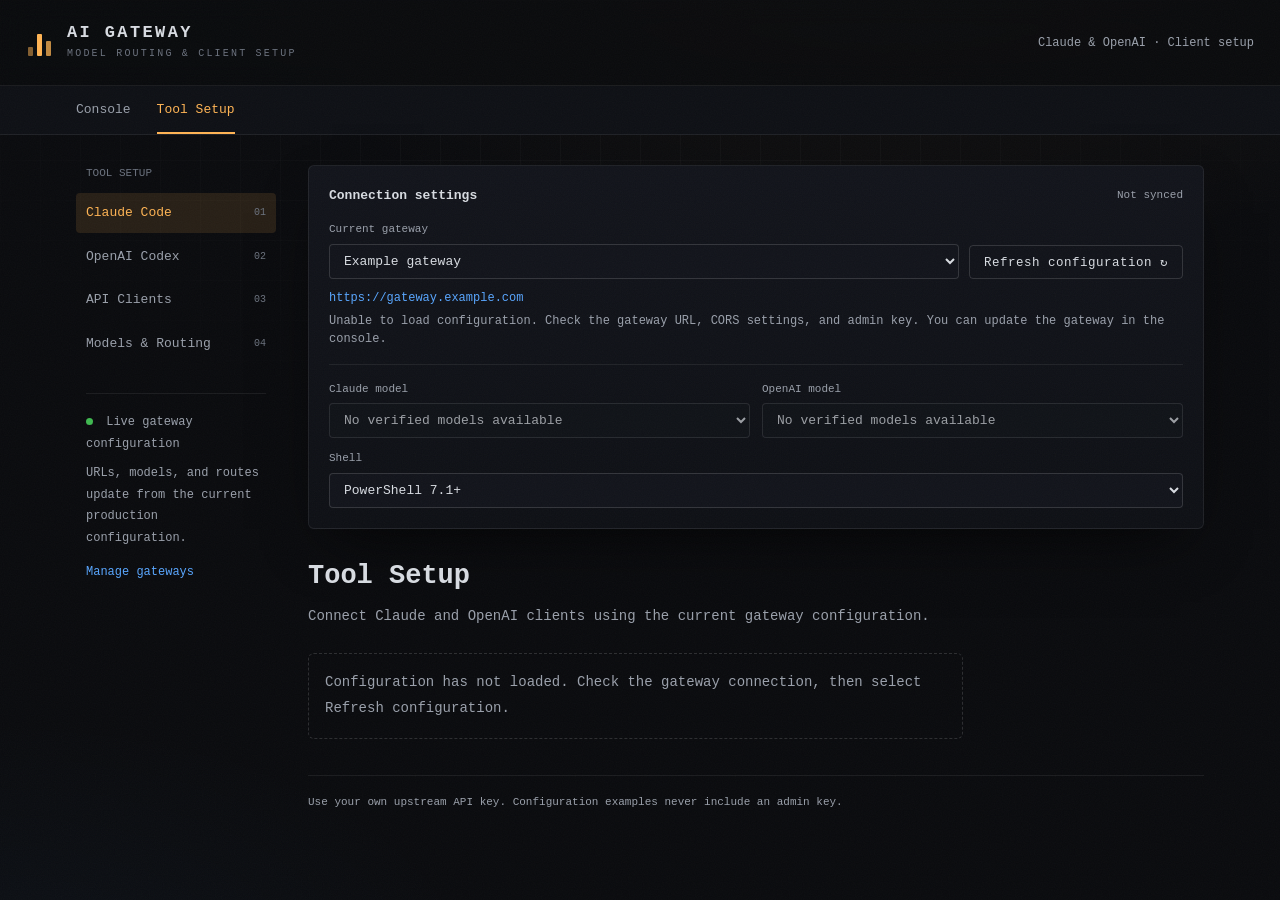
==== tool-setup.html @ 93c1cbc1 "feat: add dynamic English tool setup documentation" ====
<!DOCTYPE html>
<html lang="en">
<head>
  <meta charset="UTF-8" />
  <meta name="viewport" content="width=device-width, initial-scale=1.0" />
  <title>AI Gateway · Tool Setup</title>
  <link rel="stylesheet" href="styles.css" />
  <link rel="stylesheet" href="tool-setup.css" />
</head>
<body class="docs-page">
  <div class="grain" aria-hidden="true"></div>
  <header class="topbar">
    <a class="brand" href="index.html" aria-label="AI Gateway Console">
      <div class="brand-mark" aria-hidden="true">
        <span class="mark-dot"></span><span class="mark-dot"></span><span class="mark-dot"></span>
      </div>
      <div class="brand-text">
        <span class="brand-title">AI&nbsp;GATEWAY</span>
        <span class="brand-sub">MODEL ROUTING &amp; CLIENT SETUP</span>
      </div>
    </a>
    <span class="page-context">Claude &amp; OpenAI · Client setup</span>
  </header>
  <nav class="site-nav" aria-label="Main navigation">
    <div class="site-nav-links">
      <a href="index.html">Console</a>
      <a href="tool-setup.html" aria-current="page">Tool Setup</a>
    </div>
  </nav>
  <div class="layout">
    <aside class="sidebar">
      <p class="nav-label">TOOL SETUP</p>
      <nav id="doc-nav" aria-label="Documentation sections">
        <a href="#claude-code">Claude Code <span>01</span></a>
        <a href="#codex">OpenAI Codex <span>02</span></a>
        <a href="#api">API Clients <span>03</span></a>
        <a href="#models">Models &amp; Routing <span>04</span></a>
      </nav>
      <div class="sidebar-note"><span class="live-dot" aria-hidden="true"></span> Live gateway configuration<p>URLs, models, and routes update from the current production configuration.</p><a href="index.html">Manage gateways</a></div>
    </aside>
    <main>
      <section class="connection panel" aria-labelledby="connection-title">
        <div class="connection-top"><h2 id="connection-title">Connection settings</h2><span id="sync-time">Not synced</span></div>
        <div class="connection-controls"><label>Current gateway<select id="docs-gateway"></select></label><button type="button" id="docs-refresh" class="btn btn-ghost">Refresh configuration <span aria-hidden="true">↻</span></button></div>
        <p id="gateway-url" class="gateway-url"></p>
        <p id="docs-status" role="status" aria-live="polite">Loading configuration…</p>
        <p id="docs-warning" class="notice" hidden></p>
        <div class="preferences">
          <label>Claude model<select id="claude-model" disabled></select></label>
          <label>OpenAI model<select id="openai-model" disabled></select></label>
          <label>Shell<select id="docs-shell"><option value="powershell">PowerShell 7.1+</option><option value="bash">Bash</option><option value="zsh">Zsh</option></select></label>
        </div>
      </section>
      <article id="doc-content" aria-busy="true"></article>
      <footer>Use your own upstream API key. Configuration examples never include an admin key.</footer>
    </main>
  </div>
  <div id="copy-status" class="copy-status" role="status" aria-live="polite"></div>
  <script type="module" src="tool-setup.js"></script>
</body>
</html>
---- styles.css ----
/* ═══════════════════════════════════════════════════════════
   AI GATEWAY · RUNTIME MAPPING CONSOLE
   Dark industrial control-panel theme · zero-dependency
   ═══════════════════════════════════════════════════════════ */

:root {
  color-scheme: dark;
  /* palette */
  --bg:            #0a0b0e;
  --bg-elev:       #0e1015;
  --panel:         #12141b;
  --panel-2:       #171a23;
  --panel-3:       #1d212c;
  --border:        rgba(255, 255, 255, 0.07);
  --border-strong: rgba(255, 255, 255, 0.14);

  --text:      #d8dce2;
  --text-dim:  #9aa0ab;
  --muted:     #6b727e;

  --amber:      #ffb454;
  --amber-deep: #f59e0b;
  --amber-dim:  rgba(255, 180, 84, 0.12);
  --green:      #3fb950;
  --green-dim:  rgba(63, 185, 80, 0.14);
  --red:        #f85149;
  --red-dim:    rgba(248, 81, 73, 0.14);
  --blue:       #58a6ff;

  /* type */
  --mono: "JetBrains Mono", "Cascadia Code", "IBM Plex Mono", "SF Mono",
          Consolas, "Liberation Mono", Menlo, monospace;

  --radius: 6px;
  --radius-sm: 4px;
  --gap: 20px;

  --shadow: 0 24px 60px -24px rgba(0, 0, 0, 0.9);
}

* { box-sizing: border-box; }

html, body {
  margin: 0;
  padding: 0;
  height: 100%;
}

body {
  background: var(--bg);
  color: var(--text);
  font-family: var(--mono);
  font-size: 14px;
  line-height: 1.5;
  -webkit-font-smoothing: antialiased;
  text-rendering: optimizeLegibility;
  overflow-x: hidden;
}

/* ── atmosphere: grid + grain ─────────────────────────────── */
body::before {
  content: "";
  position: fixed;
  inset: 0;
  z-index: -2;
  background:
    radial-gradient(1200px 600px at 70% -10%, rgba(255, 180, 84, 0.05), transparent 60%),
    radial-gradient(900px 500px at 0% 110%, rgba(88, 166, 255, 0.04), transparent 55%),
    var(--bg);
}

body::after {
  content: "";
  position: fixed;
  inset: 0;
  z-index: -1;
  pointer-events: none;
  background-image:
    linear-gradient(rgba(255, 255, 255, 0.022) 1px, transparent 1px),
    linear-gradient(90deg, rgba(255, 255, 255, 0.022) 1px, transparent 1px);
  background-size: 40px 40px;
  mask-image: radial-gradient(ellipse 90% 70% at 50% 0%, #000 30%, transparent 80%);
}

.grain {
  position: fixed;
  inset: 0;
  z-index: 100;
  pointer-events: none;
  opacity: 0.035;
  background-image: url("data:image/svg+xml,%3Csvg xmlns='http://www.w3.org/2000/svg' width='160' height='160'%3E%3Cfilter id='n'%3E%3CfeTurbulence type='fractalNoise' baseFrequency='0.85' numOctaves='2' stitchTiles='stitch'/%3E%3C/filter%3E%3Crect width='100%25' height='100%25' filter='url(%23n)'/%3E%3C/svg%3E");
}

/* ══════════════ TOP BAR ══════════════ */
.topbar {
  min-height: 86px;
  position: sticky;
  top: 0;
  z-index: 20;
  display: flex;
  align-items: center;
  justify-content: space-between;
  gap: var(--gap);
  padding: 14px 26px;
  background: rgba(10, 11, 14, 0.82);
  backdrop-filter: blur(12px);
  border-bottom: 1px solid var(--border);
}

.brand { display: flex; align-items: center; gap: 14px; color: var(--text); text-decoration: none; }
.brand-text { display: flex; flex-direction: column; gap: 3px; }
.page-context { font-size: 12px; color: var(--text-dim); }

/* Page navigation is separate from gateway-specific actions. */
.site-nav {
  background: var(--bg-elev);
  border-bottom: 1px solid var(--border);
}
.site-nav-links {
  display: flex;
  gap: 26px;
  max-width: 1180px;
  margin: 0 auto;
  padding: 0 26px;
}
.site-nav a {
  display: block;
  padding: 14px 0 12px;
  border-bottom: 2px solid transparent;
  color: var(--text-dim);
  font-size: 13px;
  text-decoration: none;
}
.site-nav a:hover { color: var(--text); }
.site-nav a[aria-current="page"] { color: var(--amber); border-bottom-color: var(--amber); }
.site-nav a:focus-visible, .brand:focus-visible { outline: 2px solid var(--amber); outline-offset: 4px; }

.brand-mark {
  display: grid;
  grid-template-columns: repeat(3, 5px);
  gap: 4px;
  align-items: end;
  height: 26px;
  padding: 0 2px;
}
.mark-dot {
  width: 5px;
  height: 5px;
  border-radius: 1px;
  background: var(--amber);
}
.mark-dot:nth-child(1) { height: 9px; opacity: 0.5; }
.mark-dot:nth-child(2) { height: 22px; }
.mark-dot:nth-child(3) { height: 15px; opacity: 0.75; }

.brand-title {
  margin: 0;
  font-size: 17px;
  font-weight: 700;
  letter-spacing: 0.14em;
  line-height: 1.1;
}
.brand-sub {
  font-size: 10px;
  letter-spacing: 0.22em;
  color: var(--muted);
}

.topbar-right { display: flex; align-items: center; gap: 18px; flex-wrap: wrap; }

.gw-field { display: flex; flex-direction: column; gap: 5px; }
.gw-control { display: flex; gap: 8px; }

.field-label {
  font-size: 10px;
  letter-spacing: 0.18em;
  color: var(--muted);
  text-transform: uppercase;
}
.req { color: var(--amber); }

select, input {
  font-family: var(--mono);
  font-size: 13px;
  color: var(--text);
  background: var(--panel);
  border: 1px solid var(--border-strong);
  border-radius: var(--radius-sm);
  padding: 8px 10px;
  outline: none;
  transition: border-color 0.15s ease, box-shadow 0.15s ease, background 0.15s ease;
}
select:hover, input:hover { border-color: rgba(255, 255, 255, 0.24); }
select:focus, input:focus {
  border-color: var(--amber);
  box-shadow: 0 0 0 3px var(--amber-dim);
}
input::placeholder { color: var(--muted); }

#gateway-select { min-width: 180px; cursor: pointer; }

/* ── buttons ── */
.btn {
  font-family: var(--mono);
  font-size: 12.5px;
  letter-spacing: 0.04em;
  padding: 8px 14px;
  border-radius: var(--radius-sm);
  border: 1px solid var(--border-strong);
  background: var(--panel-2);
  color: var(--text);
  cursor: pointer;
  white-space: nowrap;
  transition: transform 0.08s ease, background 0.15s ease, border-color 0.15s ease, color 0.15s ease;
}
.btn:hover { border-color: rgba(255, 255, 255, 0.3); background: var(--panel-3); }
.btn:active { transform: translateY(1px); }
.btn:disabled { opacity: 0.4; cursor: not-allowed; }

.btn-primary {
  background: var(--amber);
  border-color: var(--amber);
  color: #1a1206;
  font-weight: 600;
}
.btn-primary:hover { background: #ffc273; border-color: #ffc273; }

.btn-ghost { background: transparent; }

.btn-danger {
  background: var(--red);
  border-color: var(--red);
  color: #fff;
  font-weight: 600;
}
.btn-danger:hover { background: #ff6a63; border-color: #ff6a63; }

.btn-danger-ghost {
  background: transparent;
  color: var(--red);
  border-color: rgba(248, 81, 73, 0.35);
}
.btn-danger-ghost:hover { background: var(--red-dim); border-color: var(--red); }

/* ── health LED ── */
.health {
  display: flex;
  align-items: center;
  gap: 10px;
  padding: 7px 13px;
  border: 1px solid var(--border);
  border-radius: var(--radius-sm);
  background: var(--bg-elev);
  cursor: pointer;
  transition: border-color 0.15s ease, background 0.15s ease;
}
.health:hover { border-color: var(--amber); background: var(--panel); }
.health-meta { display: flex; flex-direction: column; line-height: 1.25; }
.health-label { font-size: 9px; letter-spacing: 0.18em; color: var(--muted); }
.health-text { font-size: 12px; color: var(--text-dim); }
.health-chevron { color: var(--muted); font-size: 10px; margin-left: 2px; transition: color 0.15s ease; }
.health:hover .health-chevron { color: var(--amber); }

.led {
  width: 9px;
  height: 9px;
  border-radius: 50%;
  background: var(--muted);
  box-shadow: 0 0 0 0 rgba(0, 0, 0, 0);
  flex: 0 0 auto;
}
.led-idle { background: var(--muted); }
.led-ok {
  background: var(--green);
  box-shadow: 0 0 10px 0 var(--green);
}
.led-bad {
  background: var(--red);
  box-shadow: 0 0 10px 0 var(--red);
  animation: ledPulse 1.2s ease-in-out infinite;
}
@keyframes ledPulse { 50% { opacity: 0.35; } }

/* ══════════════ MAIN PANEL ══════════════ */
.wrap {
  max-width: 1180px;
  margin: 0 auto;
  padding: 30px 26px 60px;
  animation: fadeUp 0.5s ease both;
}

.panel {
  background: linear-gradient(180deg, var(--panel), var(--bg-elev));
  border: 1px solid var(--border);
  border-radius: var(--radius);
  box-shadow: var(--shadow);
  overflow: hidden;
}

.panel-head {
  display: flex;
  align-items: center;
  justify-content: space-between;
  gap: 16px;
  padding: 18px 22px;
  border-bottom: 1px solid var(--border);
}
.panel-title { display: flex; align-items: baseline; gap: 14px; flex-wrap: wrap; }
.panel-title h2 { margin: 0; font-size: 15px; font-weight: 600; letter-spacing: 0.06em; }
.panel-hint { font-size: 10px; letter-spacing: 0.14em; color: var(--muted); }
.panel-actions { display: flex; gap: 10px; }

/* ── classifier ── */
.classifier-panel { margin-top: 20px; }
.model-discovery-panel { margin-top: 20px; }
.classifier-body { padding: 20px 22px; }
.classifier-status { display: inline-flex; align-items: center; gap: 9px; font-size: 11px; letter-spacing: 0.14em; }
.classifier-status.enabled { color: var(--green); }
.classifier-status.disabled { color: var(--muted); }
.classifier-grid { display: grid; grid-template-columns: repeat(4, minmax(0, 1fr)); gap: 16px; margin-top: 18px; }
.classifier-item { min-width: 0; }
.classifier-value { margin-top: 6px; color: var(--text); overflow-wrap: anywhere; }
.classifier-item:nth-child(2) .classifier-value { color: var(--blue); }
.classifier-note, .classifier-loading, .classifier-error { margin: 18px 0 0; color: var(--muted); font-size: 12px; }
.classifier-error { color: var(--red); }

/* ── table ── */
.table-wrap { position: relative; }
.rules-table { width: 100%; border-collapse: collapse; }

.rules-table thead th {
  position: sticky;
  top: 0;
  text-align: left;
  font-size: 10px;
  letter-spacing: 0.18em;
  color: var(--muted);
  font-weight: 500;
  padding: 11px 16px;
  background: var(--bg-elev);
  border-bottom: 1px solid var(--border);
}
.rules-table tbody td {
  padding: 13px 16px;
  border-bottom: 1px solid var(--border);
  vertical-align: middle;
}
.rules-table tbody tr:last-child td { border-bottom: none; }

.rules-table tbody tr {
  animation: fadeUp 0.35s ease both;
  transition: background 0.12s ease;
}
.rules-table tbody tr:hover { background: rgba(255, 255, 255, 0.025); }

.col-idx { width: 46px; color: var(--muted); }
.col-actions { width: 210px; text-align: right; }
.col-backend { width: 150px; color: var(--amber); }
.col-proxy { width: 180px; }

.cell-prefix {
  font-weight: 600;
  color: var(--text);
  letter-spacing: 0.02em;
}
.cell-target { color: var(--blue); }
.cell-mono { font-family: var(--mono); font-size: 13px; }

.proxy-none { color: var(--muted); }

.badge {
  display: inline-block;
  font-size: 10px;
  letter-spacing: 0.1em;
  padding: 2px 7px;
  border-radius: 3px;
  border: 1px solid;
  vertical-align: 1px;
}
.badge-catchall { color: var(--amber); border-color: rgba(255, 180, 84, 0.4); background: var(--amber-dim); }

/* row actions */
.row-actions { display: flex; gap: 8px; justify-content: flex-end; }
.link-btn {
  font-family: var(--mono);
  font-size: 12.5px;
  background: none;
  border: none;
  color: var(--text-dim);
  cursor: pointer;
  padding: 3px 6px;
  border-radius: 3px;
  transition: color 0.12s ease, background 0.12s ease;
}
.link-btn:hover { color: var(--amber); background: var(--amber-dim); }
.link-btn.danger:hover { color: var(--red); background: var(--red-dim); }

/* row reorder controls */
.reorder-group { display: inline-flex; gap: 2px; }
.reorder-btn {
  font-family: var(--mono);
  font-size: 12px;
  line-height: 1;
  background: none;
  border: none;
  color: var(--muted);
  cursor: pointer;
  padding: 3px 5px;
  border-radius: 3px;
  transition: color 0.12s ease, background 0.12s ease;
}
.reorder-btn:hover:not(:disabled) { color: var(--amber); background: var(--amber-dim); }
.reorder-btn:disabled { opacity: 0.22; cursor: not-allowed; }

/* ── empty state ── */
.empty { text-align: center; padding: 70px 20px; }
.empty-glyph {
  font-size: 44px;
  color: var(--panel-3);
  line-height: 1;
  margin-bottom: 14px;
}
.empty-title { margin: 0 0 6px; font-size: 15px; font-weight: 600; }
.empty-sub { margin: 0; font-size: 12.5px; color: var(--muted); }

/* ── panel foot ── */
.panel-foot {
  display: flex;
  align-items: center;
  justify-content: space-between;
  gap: 14px;
  padding: 11px 22px;
  border-top: 1px solid var(--border);
  font-size: 11px;
  color: var(--muted);
  letter-spacing: 0.04em;
}
#foot-status { color: var(--text-dim); }
#foot-status.online { color: var(--green); }
#foot-status.offline { color: var(--red); }

/* ══════════════ MODALS ══════════════ */
.modal { position: fixed; inset: 0; z-index: 60; display: flex; align-items: center; justify-content: center; padding: 20px; }
.modal[hidden] { display: none; }

.modal-backdrop {
  position: absolute;
  inset: 0;
  background: rgba(4, 5, 8, 0.72);
  backdrop-filter: blur(4px);
  animation: fadeIn 0.18s ease both;
}

.modal-card {
  position: relative;
  width: 460px;
  max-width: 100%;
  max-height: calc(100vh - 40px);
  overflow-y: auto;
  background: var(--panel);
  border: 1px solid var(--border-strong);
  border-radius: var(--radius);
  box-shadow: var(--shadow);
  padding: 0;
  animation: modalIn 0.22s cubic-bezier(0.2, 0.9, 0.3, 1) both;
}
.modal-wide { width: 620px; }
#proxy-modal .modal-wide { width: 1040px; }
.model-discovery-card { width: 780px; }
.model-discovery-panel .panel-head { align-items: center; }
.model-discovery-summary { display: grid; grid-template-columns: repeat(3, minmax(0, 1fr)); gap: 14px; padding: 18px 22px; }
.model-discovery-metric { display: flex; flex-direction: column; gap: 8px; min-width: 0; }
.model-discovery-state, .model-discovery-value { font-size: 13px; color: var(--text); }
.model-discovery-state.enabled { color: var(--green); }
.model-discovery-state.disabled { color: var(--muted); }
.model-discovery-state.error { color: var(--red); }
.model-discovery-panel .panel-foot { justify-content: flex-start; }
.model-discovery-panel .panel-foot > span { max-width: 100%; }
@media (max-width: 640px) {
  .model-discovery-summary { grid-template-columns: minmax(0, 1fr); gap: 12px; }
}

.modal-head {
  display: flex;
  align-items: center;
  justify-content: space-between;
  padding: 16px 20px;
  border-bottom: 1px solid var(--border);
}
.modal-head h3 { margin: 0; font-size: 14px; font-weight: 600; letter-spacing: 0.06em; }
.modal-close {
  background: none;
  border: none;
  color: var(--muted);
  font-size: 22px;
  line-height: 1;
  cursor: pointer;
  padding: 0 4px;
  transition: color 0.12s ease;
}
.modal-close:hover { color: var(--text); }

.modal-actions {
  display: flex;
  justify-content: flex-end;
  gap: 10px;
  padding: 16px 20px;
  border-top: 1px solid var(--border);
}

form { padding: 20px; }

.form-field { margin-bottom: 16px; display: flex; flex-direction: column; gap: 6px; }
.form-field:last-of-type { margin-bottom: 0; }
.field-hint { margin: 0; font-size: 11px; color: var(--muted); line-height: 1.45; }

.form-error {
  margin-top: 14px;
  padding: 10px 12px;
  font-size: 12.5px;
  color: var(--red);
  background: var(--red-dim);
  border: 1px solid rgba(248, 81, 73, 0.3);
  border-radius: var(--radius-sm);
}
.form-error[hidden] { display: none; }

.confirm-body { padding: 20px; margin: 0; font-size: 13px; color: var(--text-dim); line-height: 1.6; }

/* ── model discovery catalog ── */
.model-discovery-body { padding: 20px; }
.model-discovery-toolbar { display: flex; justify-content: space-between; align-items: center; gap: 18px; margin-bottom: 16px; }
.model-discovery-toolbar .field-hint { margin-top: 5px; }
.toggle-field { display: flex; align-items: center; gap: 9px; color: var(--text); font-size: 12px; white-space: nowrap; cursor: pointer; }
.toggle-field input { width: 17px; height: 17px; accent-color: var(--green); }
.model-discovery-status { margin: 0 0 12px; color: var(--muted); font-size: 12px; }
.model-discovery-status[hidden] { display: none; }
.model-discovery-list { display: flex; flex-direction: column; gap: 12px; max-height: min(48vh, 480px); overflow-y: auto; padding: 1px 3px 1px 1px; }
.model-entry { padding: 14px; border: 1px solid var(--border); border-radius: var(--radius-sm); background: var(--bg-elev); }
.model-entry-head { display: flex; align-items: center; justify-content: space-between; gap: 12px; margin-bottom: 12px; color: var(--text-dim); font-size: 12px; }
.model-entry-fields { display: grid; grid-template-columns: repeat(2, minmax(0, 1fr)); gap: 12px; }
.model-entry-field { min-width: 0; display: flex; flex-direction: column; gap: 6px; }
.model-entry-field input { width: 100%; }
.model-entry-field .field-hint { min-height: 1em; }
.model-discovery-add { margin-top: 12px; }
.model-discovery-note { margin: 14px 0 0; padding: 10px 12px; border-left: 2px solid var(--amber); background: var(--amber-dim); color: var(--text-dim); font-size: 11px; line-height: 1.55; }
.model-discovery-empty { padding: 20px 12px; border: 1px dashed var(--border-strong); border-radius: var(--radius-sm); color: var(--muted); text-align: center; font-size: 12px; }
.model-discovery-note code { color: var(--amber); font-family: var(--mono); }
.model-discovery-actions { justify-content: space-between; gap: 12px; }
.model-discovery-action-right { display: flex; gap: 10px; }

@media (max-width: 640px) {
  .model-entry-fields { grid-template-columns: minmax(0, 1fr); }
  .model-discovery-actions { align-items: stretch; flex-direction: column-reverse; }
  .model-discovery-actions > button { align-self: flex-start; }
  .model-discovery-action-right { justify-content: flex-end; }
}

/* ── harden export ── */
.harden-body { padding: 20px; }
.harden-hint { margin: 0 0 12px; font-size: 12.5px; color: var(--text-dim); line-height: 1.6; }
.harden-hint code { color: var(--amber); background: var(--amber-dim); padding: 1px 5px; border-radius: 3px; }
.harden-output {
  width: 100%;
  min-height: 260px;
  resize: vertical;
  font-family: var(--mono);
  font-size: 12px;
  line-height: 1.5;
  color: var(--text);
  background: var(--bg-elev);
  border: 1px solid var(--border-strong);
  border-radius: var(--radius-sm);
  padding: 12px;
  outline: none;
}
.harden-output:focus { border-color: var(--amber); box-shadow: 0 0 0 3px var(--amber-dim); }

/* ── harden format switcher ── */
.seg {
  display: inline-flex;
  margin-bottom: 12px;
  border: 1px solid var(--border-strong);
  border-radius: var(--radius-sm);
  overflow: hidden;
}
.seg-btn {
  font-family: var(--mono);
  font-size: 12px;
  letter-spacing: 0.04em;
  padding: 7px 14px;
  background: var(--panel);
  color: var(--muted);
  border: none;
  cursor: pointer;
  transition: background 0.12s ease, color 0.12s ease;
}
.seg-btn + .seg-btn { border-left: 1px solid var(--border-strong); }
.seg-btn:hover { color: var(--text); }
.seg-btn.active { background: var(--amber-dim); color: var(--amber); }

/* ── upstream reachability ── */
.proxy-body { padding: 0 0 4px; }
.health-note { margin: 0 20px 14px; color: var(--muted); font-size: 11.5px; line-height: 1.6; }
.health-section { padding: 4px 0 14px; }
.health-section h4 { margin: 0 20px 10px; color: var(--text-dim); font-size: 11px; font-weight: 600; letter-spacing: 0.12em; text-transform: uppercase; }
.proxy-health-section { border-top: 1px solid var(--border); padding-top: 16px; }
.proxy-health-section .health-note { margin-bottom: 10px; }
.health-table-wrap { overflow-x: auto; }
.proxy-table .col-status { width: 150px; }
.proxy-table .col-latency { width: 90px; }
.backend-health-table .col-status { width: 130px; }
.backend-health-table .col-latency { width: 80px; }
.backend-upstream { max-width: 320px; overflow-wrap: anywhere; color: var(--blue); font-size: 11.5px; }
.proxy-status { display: inline-flex; align-items: center; gap: 8px; }
.proxy-status .led { width: 8px; height: 8px; }
.proxy-loading { color: var(--muted); padding: 24px 16px; }
.proxy-err, .health-error { color: var(--red); }
.health-error { margin: 0 20px 10px; font-size: 12px; }
.proxy-empty-hint { color: var(--muted); }

/* ── gateway manager ── */
.gw-list { padding: 16px 20px 0; display: flex; flex-direction: column; gap: 10px; }

.gw-item {
  display: flex;
  align-items: center;
  gap: 12px;
  padding: 12px 14px;
  border: 1px solid var(--border);
  border-radius: var(--radius-sm);
  background: var(--bg-elev);
  transition: border-color 0.12s ease;
}
.gw-item.active { border-color: var(--amber); box-shadow: inset 3px 0 0 var(--amber); }
.gw-item-main { flex: 1; min-width: 0; }
.gw-item-name { font-weight: 600; font-size: 13px; }
.gw-item-url { font-size: 11.5px; color: var(--muted); overflow: hidden; text-overflow: ellipsis; white-space: nowrap; }
.gw-item-actions { display: flex; gap: 6px; }
.gw-empty { padding: 8px 2px 4px; color: var(--muted); font-size: 12.5px; }

.gw-form {
  margin-top: 16px;
  padding: 16px 20px;
  border-top: 1px solid var(--border);
  background: var(--bg-elev);
}
.gw-form-row { display: flex; gap: 14px; }
.gw-form-row .form-field { flex: 1; }
.gw-url { flex: 2 !important; }
.gw-form .form-error { margin-bottom: 14px; }

/* ══════════════ TOASTS ══════════════ */
.toast-stack {
  position: fixed;
  right: 22px;
  bottom: 22px;
  z-index: 80;
  display: flex;
  flex-direction: column;
  gap: 10px;
  max-width: 380px;
}
.toast {
  padding: 12px 16px;
  border-radius: var(--radius-sm);
  border: 1px solid var(--border-strong);
  background: var(--panel-2);
  box-shadow: var(--shadow);
  font-size: 12.5px;
  line-height: 1.5;
  animation: toastIn 0.22s cubic-bezier(0.2, 0.9, 0.3, 1) both;
  border-left: 3px solid var(--muted);
}
.toast.out { animation: toastOut 0.2s ease both; }
.toast.success { border-left-color: var(--green); }
.toast.error   { border-left-color: var(--red); }
.toast.warn    { border-left-color: var(--amber); }
.toast.info    { border-left-color: var(--blue); }

/* ══════════════ ANIMATIONS ══════════════ */
@keyframes fadeUp {
  from { opacity: 0; transform: translateY(8px); }
  to   { opacity: 1; transform: translateY(0); }
}
@keyframes fadeIn {
  from { opacity: 0; }
  to   { opacity: 1; }
}
@keyframes modalIn {
  from { opacity: 0; transform: translateY(14px) scale(0.98); }
  to   { opacity: 1; transform: translateY(0) scale(1); }
}
@keyframes toastIn {
  from { opacity: 0; transform: translateX(24px); }
  to   { opacity: 1; transform: translateX(0); }
}
@keyframes toastOut {
  to { opacity: 0; transform: translateX(24px); }
}

/* stagger rows */
.rules-table tbody tr:nth-child(1) { animation-delay: 0.02s; }
.rules-table tbody tr:nth-child(2) { animation-delay: 0.04s; }
.rules-table tbody tr:nth-child(3) { animation-delay: 0.06s; }
.rules-table tbody tr:nth-child(4) { animation-delay: 0.08s; }
.rules-table tbody tr:nth-child(5) { animation-delay: 0.10s; }
.rules-table tbody tr:nth-child(6) { animation-delay: 0.12s; }
.rules-table tbody tr:nth-child(7) { animation-delay: 0.14s; }
.rules-table tbody tr:nth-child(8) { animation-delay: 0.16s; }
.rules-table tbody tr:nth-child(9) { animation-delay: 0.18s; }
.rules-table tbody tr:nth-child(10) { animation-delay: 0.20s; }

/* ══════════════ RESPONSIVE ══════════════ */
@media (max-width: 720px) {
  .topbar { flex-direction: column; align-items: stretch; }
  .topbar-right { justify-content: flex-start; }
  .col-backend, .col-proxy { display: none; }
  .rules-table thead th.col-backend, .rules-table thead th.col-proxy { display: none; }
  .gw-form-row { flex-direction: column; }
  .panel-head { flex-direction: column; align-items: stretch; }
  .panel-actions { justify-content: flex-end; flex-wrap: wrap; }
  .classifier-grid { grid-template-columns: repeat(2, minmax(0, 1fr)); }
}
---- tool-setup.css ----
/* Documentation layout; palette, type, brand and controls come from styles.css. */
.docs-page a { color: var(--blue); text-decoration: none; }
.docs-page a:hover { text-decoration: underline; }
.docs-page .brand { color: var(--text); text-decoration: none; }
.docs-page .site-nav a { color: var(--text-dim); text-decoration: none; }
.docs-page .site-nav a[aria-current="page"] { color: var(--amber); }
.docs-page a:focus-visible, .docs-page button:focus-visible {
  outline: 2px solid var(--amber);
  outline-offset: 4px;
}
.layout {
  max-width: 1180px;
  margin: 0 auto;
  display: grid;
  grid-template-columns: 200px minmax(0, 1fr);
  gap: 32px;
  padding: 30px 26px 60px;
}
.sidebar { align-self: start; position: sticky; top: 110px; }
.nav-label { color: var(--muted); font-size: 11px; margin: 0 0 12px 10px; }
#doc-nav { display: grid; gap: 4px; }
#doc-nav a {
  padding: 10px;
  border-radius: var(--radius-sm);
  color: var(--text-dim);
  display: flex;
  align-items: center;
  justify-content: space-between;
  font-size: 13px;
  text-decoration: none;
}
#doc-nav a span { font-size: 10px; color: var(--muted); }
#doc-nav a[aria-current] { background: var(--amber-dim); color: var(--amber); }
.sidebar-note {
  margin: 30px 10px 0;
  padding-top: 18px;
  border-top: 1px solid var(--border);
  font-size: 12px;
  color: var(--text-dim);
  line-height: 1.8;
}
.sidebar-note p { margin: 8px 0 12px; }
.live-dot { display: inline-block; width: 7px; height: 7px; background: var(--green); border-radius: 50%; margin-right: 6px; }
.docs-page main { min-width: 0; }
.connection { padding: 20px; margin-bottom: 30px; }
.connection h2 { font-size: 13px; font-weight: 600; margin: 0; }
.connection-top { display: flex; align-items: center; justify-content: space-between; gap: 12px; }
.connection-top span { font-size: 11px; color: var(--text-dim); }
.connection-controls { display: flex; gap: 10px; align-items: end; margin-top: 16px; }
.connection-controls label { flex: 1; }
.connection label { display: grid; gap: 6px; font-size: 11px; color: var(--text-dim); }
.connection select { width: 100%; min-width: 0; }
.gateway-url { font-size: 12px; overflow-wrap: anywhere; color: var(--blue); margin: 10px 0 0; }
#docs-status { font-size: 12px; color: var(--text-dim); margin: 5px 0 0; }
.preferences {
  display: grid;
  grid-template-columns: minmax(0, 1fr) minmax(0, 1fr);
  gap: 12px;
  margin-top: 16px;
  padding-top: 16px;
  border-top: 1px solid var(--border);
}
.preferences label:last-child { grid-column: 1 / -1; }
.docs-page article { line-height: 1.85; }
.docs-page article h1 { font-size: 27px; line-height: 1.3; margin: 0 0 10px; font-weight: 600; }
.docs-page article .intro { font-size: 14px; color: var(--text-dim); margin: 0 0 24px; max-width: 78ch; }
.docs-page article section { margin-top: 28px; }
.docs-page article h2 { font-size: 17px; font-weight: 600; margin: 0 0 12px; }
.docs-page article p { max-width: 78ch; margin: 12px 0; color: var(--text-dim); }
.docs-page article strong { color: var(--text); }
.docs-page article code { font-family: var(--mono); font-size: 12px; }
.code-block { border: 1px solid var(--border-strong); border-radius: var(--radius); overflow: hidden; margin: 16px 0 20px; }
.code-head { padding: 7px 12px; display: flex; align-items: center; justify-content: space-between; background: var(--panel-2); color: var(--text-dim); font-size: 11px; gap: 12px; }
.code-head button { padding: 3px 8px; font-size: 11px; color: var(--blue); }
.docs-page pre { margin: 0; padding: 16px; background: var(--bg-elev); overflow: auto; line-height: 1.7; tab-size: 2; }
.docs-page pre code { color: var(--text); white-space: pre; }
.notice { border-left: 3px solid var(--amber); background: var(--amber-dim); padding: 12px 14px; color: var(--text-dim); font-size: 12px; margin: 16px 0; line-height: 1.8; }
.route-note { border-left: 2px solid var(--blue); padding: 8px 14px; font-size: 12px; }
.empty-note { padding: 16px; border: 1px dashed var(--border-strong); border-radius: var(--radius); }
.table-scroll { overflow-x: auto; }
.docs-page table { width: 100%; border-collapse: collapse; font-size: 12px; margin: 20px 0; }
.docs-page th { text-align: left; font-weight: 500; color: var(--text-dim); font-size: 11px; }
.docs-page th, .docs-page td { padding: 12px; border-bottom: 1px solid var(--border); vertical-align: top; }
.docs-page td { overflow-wrap: anywhere; min-width: 100px; }
.docs-page td:first-child { color: var(--blue); }
.docs-page footer { border-top: 1px solid var(--border); margin-top: 36px; padding-top: 18px; color: var(--text-dim); font-size: 11px; }
.copy-status { position: fixed; bottom: 24px; left: 50%; transform: translateX(-50%); max-width: 90vw; background: var(--panel-3); border: 1px solid var(--border-strong); border-radius: var(--radius); padding: 10px 18px; box-shadow: var(--shadow); font-size: 12px; z-index: 30; }
.copy-status:empty { display: none; }
@media (max-width: 800px) {
  .layout { grid-template-columns: 165px minmax(0, 1fr); gap: 20px; }
  .preferences { grid-template-columns: minmax(0, 1fr); }
}
@media (max-width: 640px) {
  .layout { display: block; padding: 24px 26px 40px; }
  .sidebar { position: static; }
  .nav-label, .sidebar-note { display: none; }
  #doc-nav { display: flex; overflow-x: auto; padding-bottom: 14px; margin-bottom: 16px; gap: 6px; }
  #doc-nav a { white-space: nowrap; font-size: 12px; padding: 8px 10px; }
  #doc-nav a span { display: none; }
  .connection { padding: 16px; margin-bottom: 28px; }
  .connection-controls { align-items: stretch; flex-direction: column; }
  .connection-top span { font-size: 10px; }
  .docs-page article h1 { font-size: 24px; }
  .docs-page pre { padding: 14px; }
  .page-context { display: none; }
}
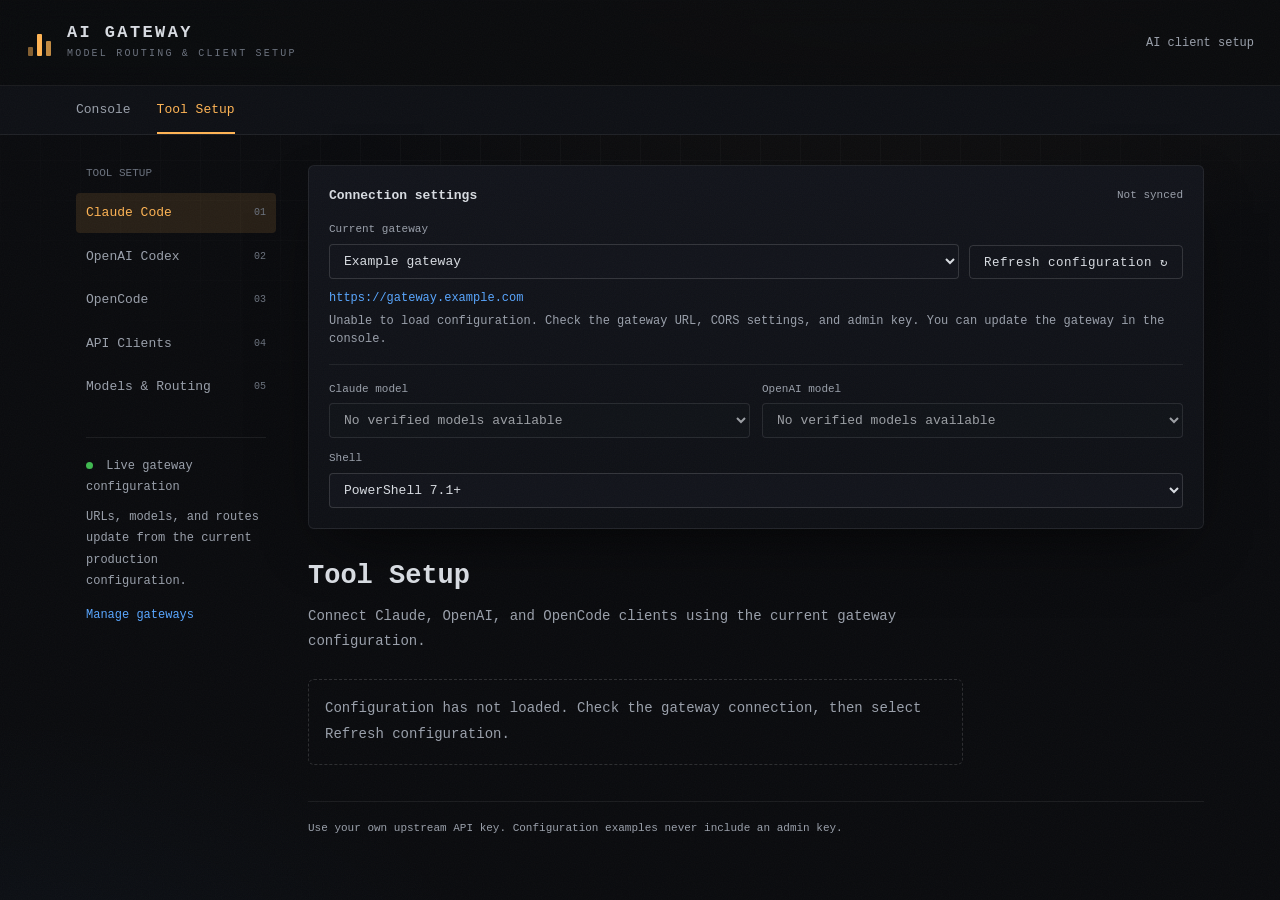
==== commit 634be8a4: "feat(tool-setup): add OpenCode configuration guide" ====
--- a/tool-setup.html
+++ b/tool-setup.html
@@ -4,8 +4,8 @@
   <meta charset="UTF-8" />
   <meta name="viewport" content="width=device-width, initial-scale=1.0" />
   <title>AI Gateway · Tool Setup</title>
-  <link rel="stylesheet" href="styles.css" />
-  <link rel="stylesheet" href="tool-setup.css" />
+  <link rel="stylesheet" href="styles.css?v=20261124.1" />
+  <link rel="stylesheet" href="tool-setup.css?v=20261124.1" />
 </head>
 <body class="docs-page">
   <div class="grain" aria-hidden="true"></div>
@@ -19,7 +19,7 @@
         <span class="brand-sub">MODEL ROUTING &amp; CLIENT SETUP</span>
       </div>
     </a>
-    <span class="page-context">Claude &amp; OpenAI · Client setup</span>
+    <span class="page-context">AI client setup</span>
   </header>
   <nav class="site-nav" aria-label="Main navigation">
     <div class="site-nav-links">
@@ -33,8 +33,9 @@
       <nav id="doc-nav" aria-label="Documentation sections">
         <a href="#claude-code">Claude Code <span>01</span></a>
         <a href="#codex">OpenAI Codex <span>02</span></a>
-        <a href="#api">API Clients <span>03</span></a>
-        <a href="#models">Models &amp; Routing <span>04</span></a>
+        <a href="#opencode">OpenCode <span>03</span></a>
+        <a href="#api">API Clients <span>04</span></a>
+        <a href="#models">Models &amp; Routing <span>05</span></a>
       </nav>
       <div class="sidebar-note"><span class="live-dot" aria-hidden="true"></span> Live gateway configuration<p>URLs, models, and routes update from the current production configuration.</p><a href="index.html">Manage gateways</a></div>
     </aside>
@@ -56,6 +57,6 @@
     </main>
   </div>
   <div id="copy-status" class="copy-status" role="status" aria-live="polite"></div>
-  <script type="module" src="tool-setup.js"></script>
+  <script type="module" src="tool-setup.js?v=20261124.1"></script>
 </body>
 </html>
--- a/styles.css
+++ b/styles.css
@@ -466,6 +466,60 @@
 }
 .modal-wide { width: 620px; }
 #proxy-modal .modal-wide { width: 1040px; }
+.credentials-card { width: 1040px; padding: 0; }
+.credentials-card:focus { outline: none; }
+.credentials-head { align-items: flex-start; }
+.credentials-head p { margin: 5px 0 0; color: var(--muted); font-size: 11px; }
+.credentials-tabs { display: flex; gap: 3px; padding: 12px 20px 0; border-bottom: 1px solid var(--border); }
+.credential-tab { padding: 9px 13px; border: 1px solid transparent; border-bottom: 0; border-radius: var(--radius-sm) var(--radius-sm) 0 0; background: transparent; color: var(--muted); font: inherit; font-size: 11px; cursor: pointer; }
+.credential-tab:hover, .credential-tab:focus-visible { color: var(--text); }
+.credential-tab:focus-visible { outline: 2px solid var(--amber); outline-offset: -2px; }
+.credential-tab.active { border-color: var(--border); background: var(--amber-dim); color: var(--amber); }
+.credentials-pane { padding: 16px 20px 20px; }
+.credentials-guidance { margin: 0 0 12px; color: var(--text-dim); font-size: 11px; line-height: 1.55; }
+.credentials-status { min-height: 34px; padding: 8px 10px; color: var(--muted); background: var(--bg-elev); border: 1px solid var(--border); border-radius: var(--radius-sm); font-size: 11px; }
+.credentials-status.error { color: var(--red); border-color: rgba(248, 81, 73, 0.3); background: var(--red-dim); }
+.credentials-section-head { display: flex; justify-content: space-between; align-items: center; gap: 16px; margin: 18px 0 10px; }
+.credentials-section-head h4, .credential-issue-copy h4 { margin: 0; font-size: 12px; font-weight: 600; }
+.credentials-section-head p, .credential-issue-copy p { margin: 4px 0 0; color: var(--muted); font-size: 10.5px; line-height: 1.5; }
+.credential-issue-form { display: grid; grid-template-columns: minmax(180px, 1.2fr) minmax(150px, 1fr) minmax(170px, 1fr) auto; align-items: end; gap: 12px; padding: 14px; margin: 14px 0 16px; background: var(--bg-elev); border: 1px solid var(--border); border-radius: var(--radius-sm); }
+.credential-issue-copy { grid-column: 1 / -1; }
+.credential-issue-form .form-field { min-width: 0; margin: 0; }
+.credential-issue-form input { width: 100%; min-width: 0; padding: 8px 9px; font-size: 11px; }
+.credential-issue-form > .btn { white-space: nowrap; }
+.credential-form-error { grid-column: 1 / -1; margin: 0; }
+.one-time-key { display: grid; grid-template-columns: minmax(0, 1fr) auto auto; align-items: center; gap: 14px; margin: 14px 0; padding: 13px 14px; border: 1px solid rgba(255, 180, 84, 0.35); background: rgba(255, 180, 84, 0.06); border-radius: var(--radius-sm); }
+.one-time-key[hidden] { display: none; }
+.one-time-key strong { color: var(--amber); font-size: 11px; }
+.one-time-key p { margin: 4px 0 0; color: var(--text-dim); font-size: 10px; }
+.one-time-key code { max-width: 100%; overflow-wrap: anywhere; padding: 8px 9px; color: var(--text); background: var(--bg); border: 1px solid var(--border-strong); font-size: 11px; }
+.credential-table { min-width: 850px; }
+.credential-table tbody td { font-size: 11px; }
+.credential-provider-input { width: min(100%, 280px); padding: 7px 8px; font-size: 11px; }
+.credential-status-badge { display: inline-block; padding: 3px 7px; border: 1px solid var(--border-strong); border-radius: 3px; color: var(--text-dim); font-size: 10px; white-space: nowrap; }
+.credential-status-badge.runtime { color: var(--amber); border-color: rgba(255, 180, 84, 0.35); background: var(--amber-dim); }
+.credential-status-badge.none { color: var(--muted); }
+.credential-key-state { display: inline-flex; align-items: center; gap: 7px; white-space: nowrap; }
+.credential-key-state::before { content: ""; width: 7px; height: 7px; border-radius: 50%; background: var(--green); }
+.credential-key-state.expired { color: var(--amber); }
+.credential-key-state.expired::before { background: var(--amber); }
+.credential-key-state.revoked { color: var(--muted); }
+.credential-key-state.revoked::before { background: var(--muted); }
+.credential-last-used { color: var(--text-dim); white-space: normal; min-width: 170px; }
+.credential-last-used small { display: block; margin-top: 3px; color: var(--muted); }
+.credential-pager { display: flex; justify-content: space-between; align-items: center; gap: 12px; padding-top: 11px; color: var(--muted); font-size: 10px; }
+.credential-pager > div { display: flex; gap: 7px; }
+.credentials-footer { display: flex; justify-content: space-between; align-items: center; gap: 12px; padding: 12px 20px; border-top: 1px solid var(--border); color: var(--muted); font-size: 10px; }
+@media (max-width: 720px) {
+  .credentials-card { width: 100%; }
+  .credentials-pane { padding: 14px; }
+  .credential-issue-form { grid-template-columns: minmax(0, 1fr); }
+  .credential-issue-copy { grid-column: auto; }
+  .credential-issue-form .btn { justify-self: start; }
+  .one-time-key { grid-template-columns: minmax(0, 1fr); }
+  .one-time-key code { overflow-wrap: anywhere; }
+  .credentials-footer { align-items: flex-start; }
+}
 .model-discovery-card { width: 780px; }
 .model-discovery-panel .panel-head { align-items: center; }
 .model-discovery-summary { display: grid; grid-template-columns: repeat(3, minmax(0, 1fr)); gap: 14px; padding: 18px 22px; }
@@ -479,6 +533,42 @@
 @media (max-width: 640px) {
   .model-discovery-summary { grid-template-columns: minmax(0, 1fr); gap: 12px; }
 }
+
+/* ── per-backend protocol settings ── */
+.backend-translations-panel { margin-top: 20px; }
+.backend-translations-panel .panel-head { align-items: center; }
+.backend-translation-guidance {
+  margin: 0;
+  padding: 14px 22px;
+  border-bottom: 1px solid var(--border);
+  color: var(--text-dim);
+  font-size: 11px;
+  line-height: 1.6;
+}
+.backend-translation-status {
+  padding: 11px 22px 0;
+  color: var(--muted);
+  font-size: 11px;
+}
+.backend-translation-status[hidden] { display: none; }
+.backend-translation-error { margin: 12px 22px 0; }
+.backend-translations-wrap { overflow-x: auto; }
+.backend-translation-table { min-width: 930px; }
+.backend-translation-table tbody td { padding-top: 12px; padding-bottom: 12px; }
+.backend-translation-table tbody td:first-child { color: var(--amber); overflow-wrap: anywhere; }
+.backend-translation-table select { width: 100%; min-width: 132px; padding: 7px 8px; }
+.translation-control { display: flex; align-items: center; gap: 8px; min-height: 34px; color: var(--text); font-size: 12px; cursor: pointer; }
+.translation-control input { width: 16px; height: 16px; margin: 0; accent-color: var(--green); }
+.translation-effective { display: block; margin-top: 4px; color: var(--muted); font-size: 10px; line-height: 1.4; }
+.translation-source { display: inline-block; padding: 3px 7px; border: 1px solid var(--border-strong); border-radius: 3px; color: var(--text-dim); font-size: 10px; letter-spacing: 0.1em; }
+.translation-source.runtime { color: var(--amber); border-color: rgba(255, 180, 84, 0.35); background: var(--amber-dim); }
+.translation-source.base { color: var(--text-dim); }
+.translation-actions { min-width: 172px; text-align: right; white-space: nowrap; }
+.translation-actions .btn + .btn { margin-left: 6px; }
+.backend-translation-unavailable { color: var(--muted); font-size: 11px; }
+.backend-translation-foot { justify-content: flex-start; }
+.backend-translation-foot > span { max-width: 100%; line-height: 1.6; }
+.backend-translation-foot code { color: var(--amber); font-family: var(--mono); font-size: 10px; }
 
 .modal-head {
   display: flex;
